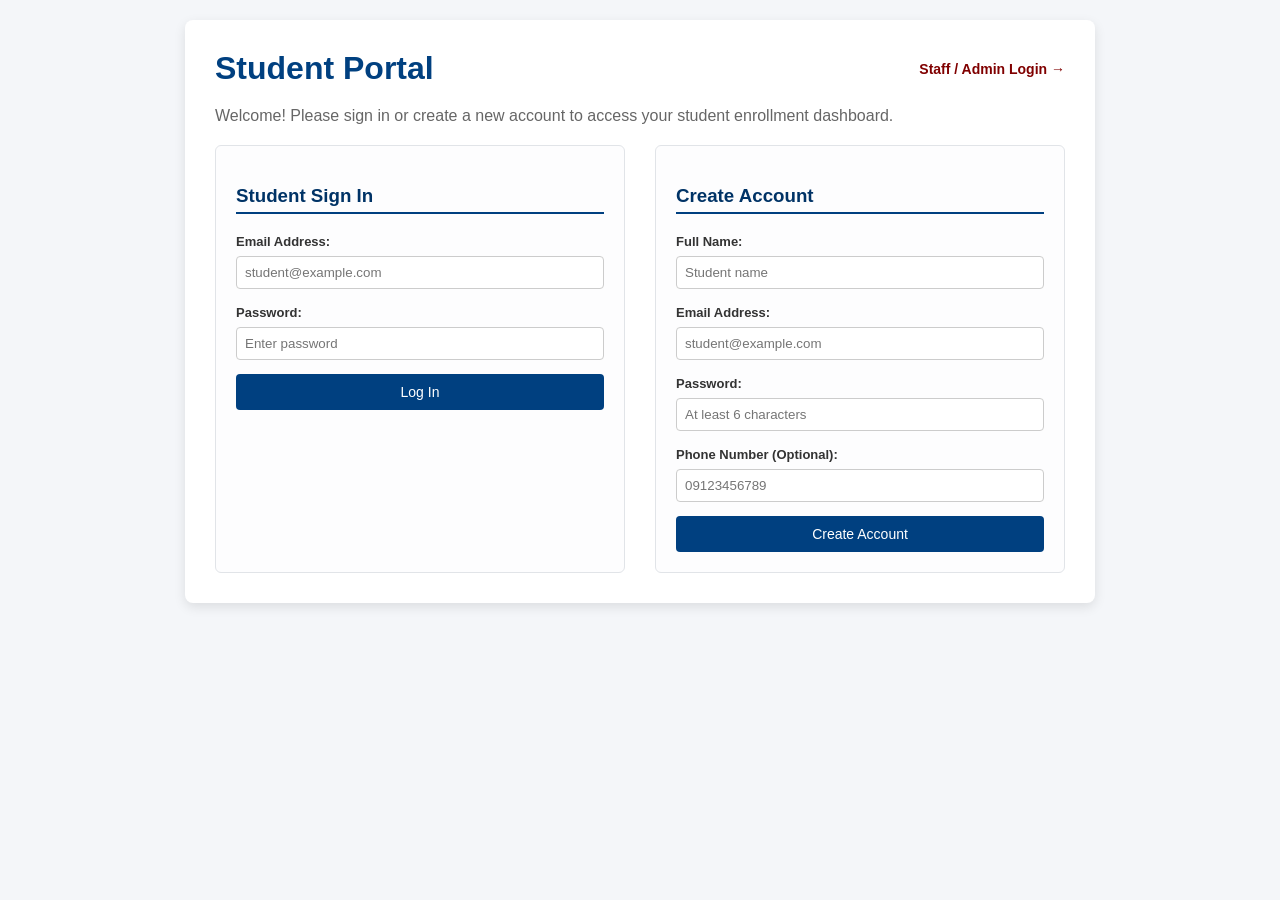
==== index.html @ 530fd936 "Add files via upload" ====
<!DOCTYPE html>
<html lang="en">

<head>
    <meta charset="UTF-8">
    <meta name="viewport" content="width=device-width, initial-scale=1.0">
    <title>Digital School Enrollment Portal - Student</title>
    <style>
        body {
            font-family: Arial, sans-serif;
            background-color: #f4f6f9;
            margin: 0;
            padding: 20px;
            color: #333;
        }

        .container {
            max-width: 850px;
            margin: 0 auto;
            background: #fff;
            padding: 30px;
            border-radius: 8px;
            box-shadow: 0 4px 12px rgba(0, 0, 0, 0.1);
        }

        .header-bar {
            display: flex;
            justify-content: space-between;
            align-items: center;
            margin-bottom: 20px;
        }

        h1 {
            color: #004080;
            margin: 0;
        }

        h3 {
            color: #003366;
            border-bottom: 2px solid #004080;
            padding-bottom: 5px;
        }

        .admin-link {
            text-decoration: none;
            color: #800000;
            font-weight: bold;
            font-size: 14px;
        }

        .admin-link:hover {
            text-decoration: underline;
        }

        .view-section {
            display: none;
        }

        .view-section.active {
            display: block;
        }

        .auth-container {
            display: flex;
            gap: 30px;
            margin-top: 20px;
        }

        .auth-box {
            flex: 1;
            background: #fdfdfe;
            border: 1px solid #e1e4e8;
            padding: 20px;
            border-radius: 6px;
        }

        .section {
            margin-top: 20px;
            margin-bottom: 20px;
            padding-bottom: 15px;
            border-bottom: 1px solid #e1e4e8;
        }

        button {
            background-color: #004080;
            color: white;
            border: none;
            padding: 10px 18px;
            border-radius: 4px;
            cursor: pointer;
            font-size: 14px;
            width: 100%;
        }

        button:hover {
            background-color: #003366;
        }

        .btn-secondary {
            background-color: #6c757d;
        }

        .btn-secondary:hover {
            background-color: #5a6268;
        }

        .btn-resume {
            background-color: #28a745;
            width: auto;
            padding: 5px 12px;
            font-size: 12px;
            font-weight: bold;
        }

        .btn-resume:hover {
            background-color: #218838;
        }

        input,
        select {
            padding: 8px;
            width: 100%;
            margin: 6px 0 14px 0;
            border: 1px solid #ccc;
            border-radius: 4px;
            box-sizing: border-box;
        }

        label {
            font-weight: bold;
            font-size: 13px;
        }

        .status-card {
            background: #fdfdfe;
            border: 1px solid #cbd5e1;
            padding: 20px;
            border-radius: 6px;
            margin-top: 15px;
        }

        .status-badge {
            padding: 5px 10px;
            border-radius: 4px;
            font-size: 12px;
            font-weight: bold;
            color: white;
            display: inline-block;
        }

        .status-draft {
            background-color: #ffc107;
            color: #333;
        }

        .status-submitted {
            background-color: #007bff;
        }

        .status-under_review {
            background-color: #17a2b8;
        }

        .status-approved {
            background-color: #28a745;
        }

        .status-rejected {
            background-color: #dc3545;
        }

        .success-msg {
            color: #28a745;
            font-weight: bold;
            margin-top: 10px;
            font-size: 13px;
        }

        .error-msg {
            color: #d9534f;
            font-weight: bold;
            margin-top: 10px;
            font-size: 13px;
        }
    </style>
</head>

<body>

    <div class="container">
        <div class="header-bar">
            <h1>Student Portal</h1>
            <a href="admin.html" class="admin-link">Staff / Admin Login &rarr;</a>
        </div>

        <!-- VIEW 1: AUTHENTICATION (LOGIN / REGISTER) -->
        <div id="auth-view" class="view-section active">
            <p style="color: #666;">Welcome! Please sign in or create a new account to access your student enrollment
                dashboard.</p>

            <div class="auth-container">
                <!-- Login Box -->
                <div class="auth-box">
                    <h3>Student Sign In</h3>
                    <label for="login-email">Email Address:</label>
                    <input type="email" id="login-email" placeholder="student@example.com">

                    <label for="login-password">Password:</label>
                    <input type="password" id="login-password" placeholder="Enter password">

                    <button onclick="loginStudent()">Log In</button>
                    <div id="login-result"></div>
                </div>

                <!-- Registration Box -->
                <div class="auth-box">
                    <h3>Create Account</h3>
                    <label for="reg-fullname">Full Name:</label>
                    <input type="text" id="reg-fullname" placeholder="Student name">

                    <label for="reg-email">Email Address:</label>
                    <input type="email" id="reg-email" placeholder="student@example.com">

                    <label for="reg-password">Password:</label>
                    <input type="password" id="reg-password" placeholder="At least 6 characters">

                    <label for="reg-phone">Phone Number (Optional):</label>
                    <input type="text" id="reg-phone" placeholder="09123456789">

                    <button onclick="registerStudent()">Create Account</button>
                    <div id="reg-result"></div>
                </div>
            </div>
        </div>

        <!-- VIEW 2: STUDENT DASHBOARD -->
        <div id="dashboard-view" class="view-section">
            <div
                style="display: flex; justify-content: space-between; align-items: center; background: #f8f9fa; padding: 12px 15px; border-radius: 6px; border: 1px solid #e1e4e8;">
                <div>
                    <span id="welcome-user-text" style="font-weight: bold; font-size: 16px; color: #004080;">Welcome,
                        Student</span>
                    <div style="font-size: 12px; color: #666; margin-top: 2px;">ID: <span id="session-user-id"></span>
                    </div>
                </div>
                <button onclick="logoutStudent()" class="btn-secondary" style="width: auto; padding: 6px 14px;">Log
                    Out</button>
            </div>

            <!-- ENROLLMENT WIZARD LINK CARD -->
            <div
                style="background: #e6f0fa; border: 1px solid #b8d0ee; padding: 20px; border-radius: 6px; margin-top: 25px; text-align: center;">
                <h3 style="margin-top: 0; color: #004080; border: none;">Ready to Enroll in a Program?</h3>
                <p style="font-size: 13px; color: #555;">Browse available programs, upload academic documents, and pay
                    your application fee.</p>
                <a href="enroll.html" onclick="startNewEnrollment(event)"
                    style="display: inline-block; background-color: #28a745; color: white; padding: 10px 20px; text-decoration: none; border-radius: 4px; font-weight: bold; font-size: 14px;">Start
                    Enrollment Wizard &rarr;</a>
            </div>

            <!-- MY APPLICATIONS LIST SECTION -->
            <div class="section" style="margin-top: 30px;">
                <div style="display: flex; justify-content: space-between; align-items: center; margin-bottom: 10px;">
                    <h3 style="border: none; margin: 0; padding: 0;">My Applications</h3>
                    <button onclick="loadStudentApplications()"
                        style="width: auto; padding: 6px 14px; margin-top: 0;">Refresh List</button>
                </div>
                <p style="font-size: 13px; color: #666;">View all program applications you have submitted or resume an unfinished draft.</p>

                <div id="applications-table-container">
                    <p style="color: #666; font-size: 13px;">Loading your applications...</p>
                </div>
            </div>
        </div>
    </div>

    <script>

        window.onload = function () {
            const savedUserId = localStorage.getItem("student_user_id");
            const savedName = localStorage.getItem("student_name");

            if (savedUserId) {
                currentStudent.userId = savedUserId;
                currentStudent.fullName = savedName || "Student";
                switchView("dashboard");
            }
        };

        const API_BASE = "http://127.0.0.1:8000";

        let currentStudent = {
            userId: null,
            fullName: null,
            email: null
        };

        function switchView(viewName) {
            document.getElementById("auth-view").classList.remove("active");
            document.getElementById("dashboard-view").classList.remove("active");

            if (viewName === "dashboard") {
                document.getElementById("dashboard-view").classList.add("active");
                document.getElementById("welcome-user-text").innerText = `Welcome, ${currentStudent.fullName}`;
                document.getElementById("session-user-id").innerText = currentStudent.userId;
                loadStudentApplications();
            } else {
                document.getElementById("auth-view").classList.add("active");
            }
        }

        function startNewEnrollment(event) {
            event.preventDefault();
            localStorage.removeItem("student_application_id");
            window.location.href = "enroll.html";
        }

        function resumeApplication(applicationId) {
            localStorage.setItem("student_application_id", applicationId);
            window.location.href = "enroll.html?resume=true";
        }

        async function loadStudentApplications() {
            const container = document.getElementById("applications-table-container");
            container.innerHTML = "<p style='color: #666; font-size: 13px;'>Loading your applications...</p>";

            try {
                const response = await fetch(`${API_BASE}/users/${currentStudent.userId}/applications`);
                if (!response.ok) {
                    throw new Error("Failed to load applications.");
                }
                const applications = await response.json();

                if (applications.length === 0) {
                    container.innerHTML = "<p style='color: #666; font-size: 13px;'>You haven't submitted any applications yet. Click 'Start Enrollment Wizard' above to apply!</p>";
                    return;
                }

                let html = `
                    <table style="width: 100%; border-collapse: collapse; margin-top: 10px;">
                        <thead>
                            <tr style="background-color: #004080; color: white;">
                                <th style="padding: 8px; font-size: 13px; border: 1px solid #ddd;">Application ID</th>
                                <th style="padding: 8px; font-size: 13px; border: 1px solid #ddd;">Course ID</th>
                                <th style="padding: 8px; font-size: 13px; border: 1px solid #ddd;">Status</th>
                                <th style="padding: 8px; font-size: 13px; border: 1px solid #ddd;">Date Submitted</th>
                                <th style="padding: 8px; font-size: 13px; border: 1px solid #ddd;">Action</th>
                            </tr>
                        </thead>
                        <tbody>
                `;

                applications.forEach(app => {
                    let badgeClass = `status-badge status-${app.status}`;
                    let dateStr = app.created_at ? new Date(app.created_at).toLocaleDateString() : "N/A";
                    let actionHtml = `<span style="color: #666; font-size: 12px;">Submitted</span>`;
                    if (app.status === "draft") {
                        actionHtml = `<button class="btn-resume" onclick="resumeApplication('${app.application_id}')">Resume Draft &rarr;</button>`;
                    }

                    html += `
                        <tr>
                            <td style="padding: 8px; font-size: 13px; border: 1px solid #ddd;"><strong>${app.application_id}</strong></td>
                            <td style="padding: 8px; font-size: 13px; border: 1px solid #ddd;">${app.course_id}</td>
                            <td style="padding: 8px; font-size: 13px; border: 1px solid #ddd;"><span class="${badgeClass}">${app.status.toUpperCase()}</span></td>
                            <td style="padding: 8px; font-size: 13px; border: 1px solid #ddd;">${dateStr}</td>
                            <td style="padding: 8px; font-size: 13px; border: 1px solid #ddd;">${actionHtml}</td>
                        </tr>
                    `;
                });

                html += `</tbody></table>`;
                container.innerHTML = html;

            } catch (error) {
                container.innerHTML = "<p class='error-msg'>Error: " + error.message + "</p>";
            }
        }

        async function loginStudent() {
            const email = document.getElementById("login-email").value.trim();
            const password = document.getElementById("login-password").value;
            const resultDiv = document.getElementById("login-result");
            resultDiv.innerHTML = "";

            if (!email || !password) {
                resultDiv.innerHTML = "<p class='error-msg'>Please enter your email and password.</p>";
                return;
            }

            try {
                const response = await fetch(`${API_BASE}/users/login`, {
                    method: "POST",
                    headers: { "Content-Type": "application/json" },
                    body: JSON.stringify({ email: email, user_password: password })
                });

                if (!response.ok) {
                    const err = await response.json();
                    throw new Error(err.detail || "Invalid email or password.");
                }

                const data = await response.json();
                currentStudent.userId = data.user_id;
                currentStudent.fullName = data.full_name;
                currentStudent.email = data.email;

                localStorage.setItem("student_user_id", data.user_id);
                localStorage.setItem("student_name", data.full_name);

                switchView("dashboard");

            } catch (error) {
                resultDiv.innerHTML = "<p class='error-msg'>Error: " + error.message + "</p>";
            }
        }

        async function registerStudent() {
            const fullName = document.getElementById("reg-fullname").value.trim();
            const email = document.getElementById("reg-email").value.trim();
            const password = document.getElementById("reg-password").value;
            const phone = document.getElementById("reg-phone").value.trim();
            const resultDiv = document.getElementById("reg-result");
            resultDiv.innerHTML = "";

            if (!fullName || !email || !password) {
                resultDiv.innerHTML = "<p class='error-msg'>Please fill in name, email, and password.</p>";
                return;
            }

            try {
                const response = await fetch(`${API_BASE}/users/register`, {
                    method: "POST",
                    headers: { "Content-Type": "application/json" },
                    body: JSON.stringify({
                        full_name: fullName,
                        email: email,
                        user_password: password,
                        phone_number: phone || null,
                        user_type: "student"
                    })
                });

                if (!response.ok) {
                    const err = await response.json();
                    let errorMsg = "Registration failed.";
                    if (typeof err.detail === "string") errorMsg = err.detail;
                    else if (Array.isArray(err.detail)) errorMsg = err.detail.map(e => e.msg).join(', ');
                    throw new Error(errorMsg);
                }

                const data = await response.json();
                currentStudent.userId = data.user_id;
                currentStudent.fullName = data.full_name;
                currentStudent.email = data.email;

                localStorage.setItem("student_user_id", data.user_id);
                localStorage.setItem("student_name", data.full_name);

                switchView("dashboard");

            } catch (error) {
                resultDiv.innerHTML = "<p class='error-msg'>Error: " + error.message + "</p>";
            }
        }

        function logoutStudent() {
            currentStudent = { userId: null, fullName: null, email: null };
            localStorage.removeItem("student_user_id");
            localStorage.removeItem("student_name");
            localStorage.removeItem("student_application_id");
            document.getElementById("login-email").value = "";
            document.getElementById("login-password").value = "";
            switchView("auth");
        }
    </script>

</body>

</html>
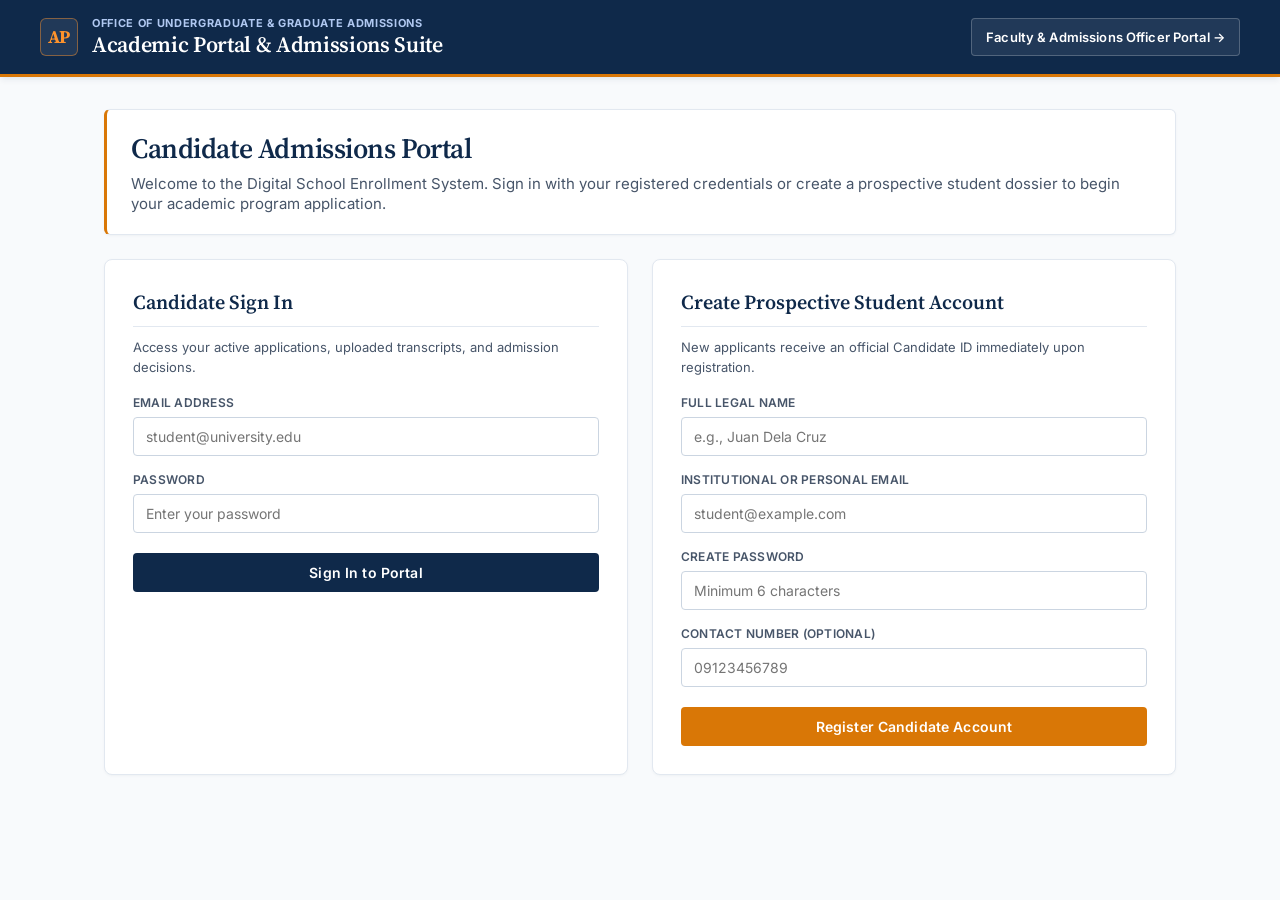
==== commit 6e5b7b0f: "Update index.html" ====
--- a/index.html
+++ b/index.html
@@ -4,52 +4,162 @@
 <head>
     <meta charset="UTF-8">
     <meta name="viewport" content="width=device-width, initial-scale=1.0">
-    <title>Digital School Enrollment Portal - Student</title>
+    <title>Academic Portal & Admissions Suite — Student Portal</title>
+    <link rel="preconnect" href="https://fonts.googleapis.com">
+    <link rel="preconnect" href="https://fonts.gstatic.com" crossorigin>
+    <link
+        href="https://fonts.googleapis.com/css2?family=Inter:wght@400;500;600;700&family=Source+Serif+4:opsz,wght@8..60,600;8..60,700&display=swap"
+        rel="stylesheet">
     <style>
+        :root {
+            --surface: #F8FAFC;
+            --surface-lowest: #FFFFFF;
+            --surface-low: #F1F5F9;
+            --surface-container: #E2E8F0;
+            --on-surface: #0F172A;
+            --on-surface-variant: #475569;
+            --outline: #64748B;
+            --outline-variant: #CBD5E1;
+            --primary: #0F294A;
+            --primary-hover: #1B365D;
+            --primary-deep: #00142F;
+            --primary-fixed: #D5E3FF;
+            --accent: #D97706;
+            --accent-hover: #B45309;
+            --accent-light: #FEF3C7;
+            --error: #BA1A1A;
+            --error-bg: #FFF1F2;
+            --error-border: #FECDD3;
+            --error-text: #BE123C;
+            --success-bg: #ECFDF5;
+            --success-border: #A7F3D0;
+            --success-text: #047857;
+            --shadow-layer-1: 0 1px 3px 0 rgba(15, 41, 74, 0.04), 0 1px 2px -1px rgba(15, 41, 74, 0.02);
+            --shadow-layer-2: 0 4px 6px -1px rgba(15, 41, 74, 0.07), 0 2px 4px -2px rgba(15, 41, 74, 0.04);
+        }
+
+        * {
+            box-sizing: border-box;
+        }
+
         body {
-            font-family: Arial, sans-serif;
-            background-color: #f4f6f9;
+            font-family: 'Inter', -apple-system, BlinkMacSystemFont, sans-serif;
+            background-color: var(--surface);
+            color: var(--on-surface);
             margin: 0;
-            padding: 20px;
-            color: #333;
-        }
-
-        .container {
-            max-width: 850px;
+            padding: 0;
+            font-size: 14px;
+            line-height: 20px;
+            -webkit-font-smoothing: antialiased;
+        }
+
+        /* Institutional Top Navigation Header */
+        .institutional-navbar {
+            background-color: var(--primary);
+            border-bottom: 3px solid var(--accent);
+            color: #FFFFFF;
+            padding: 16px 32px;
+            box-shadow: var(--shadow-layer-2);
+        }
+
+        .navbar-inner {
+            max-width: 1200px;
             margin: 0 auto;
-            background: #fff;
-            padding: 30px;
-            border-radius: 8px;
-            box-shadow: 0 4px 12px rgba(0, 0, 0, 0.1);
-        }
-
-        .header-bar {
             display: flex;
             justify-content: space-between;
             align-items: center;
-            margin-bottom: 20px;
+        }
+
+        .brand-identity {
+            display: flex;
+            align-items: center;
+            gap: 14px;
+        }
+
+        .brand-crest {
+            width: 38px;
+            height: 38px;
+            border-radius: 6px;
+            background: rgba(255, 255, 255, 0.08);
+            border: 1px solid rgba(254, 147, 44, 0.45);
+            display: flex;
+            align-items: center;
+            justify-content: center;
+            font-family: 'Source Serif 4', Georgia, serif;
+            font-weight: 700;
+            font-size: 18px;
+            color: #FE932C;
+            letter-spacing: -0.02em;
+        }
+
+        .brand-titles {
+            display: flex;
+            flex-direction: column;
+        }
+
+        .brand-super {
+            font-size: 11px;
+            font-weight: 700;
+            letter-spacing: 0.06em;
+            text-transform: uppercase;
+            color: #B0C8F1;
+            line-height: 14px;
         }
 
         h1 {
-            color: #004080;
+            font-family: 'Source Serif 4', Georgia, serif;
+            font-size: 22px;
+            font-weight: 600;
+            line-height: 28px;
+            letter-spacing: -0.015em;
+            color: #FFFFFF;
             margin: 0;
-        }
-
-        h3 {
-            color: #003366;
-            border-bottom: 2px solid #004080;
-            padding-bottom: 5px;
         }
 
         .admin-link {
             text-decoration: none;
-            color: #800000;
-            font-weight: bold;
-            font-size: 14px;
+            color: #FFFFFF;
+            background-color: rgba(255, 255, 255, 0.08);
+            border: 1px solid rgba(255, 255, 255, 0.22);
+            padding: 8px 14px;
+            border-radius: 4px;
+            font-weight: 600;
+            font-size: 13px;
+            letter-spacing: 0.01em;
+            transition: all 0.15s ease;
         }
 
         .admin-link:hover {
-            text-decoration: underline;
+            background-color: rgba(255, 255, 255, 0.16);
+            border-color: #FE932C;
+        }
+
+        /* Main Layout Container */
+        .container {
+            max-width: 1120px;
+            margin: 32px auto;
+            padding: 0 24px 48px 24px;
+        }
+
+        h2 {
+            font-family: 'Source Serif 4', Georgia, serif;
+            font-size: 28px;
+            font-weight: 600;
+            line-height: 36px;
+            letter-spacing: -0.015em;
+            color: var(--primary);
+            margin: 0 0 8px 0;
+        }
+
+        h3 {
+            font-family: 'Source Serif 4', Georgia, serif;
+            font-size: 20px;
+            font-weight: 600;
+            line-height: 28px;
+            color: var(--primary);
+            margin: 0 0 16px 0;
+            padding-bottom: 10px;
+            border-bottom: 1px solid var(--surface-container);
         }
 
         .view-section {
@@ -60,126 +170,325 @@
             display: block;
         }
 
+        /* Auth Grid */
+        .auth-intro {
+            background: var(--surface-lowest);
+            border: 1px solid var(--surface-container);
+            border-left: 3px solid var(--accent);
+            border-radius: 6px;
+            padding: 20px 24px;
+            margin-bottom: 24px;
+            box-shadow: var(--shadow-layer-1);
+        }
+
         .auth-container {
+            display: grid;
+            grid-template-columns: repeat(2, 1fr);
+            gap: 24px;
+        }
+
+        @media (max-width: 768px) {
+            .auth-container {
+                grid-template-columns: 1fr;
+            }
+        }
+
+        .auth-box {
+            background: var(--surface-lowest);
+            border: 1px solid var(--surface-container);
+            padding: 28px;
+            border-radius: 8px;
+            box-shadow: var(--shadow-layer-1);
             display: flex;
-            gap: 30px;
-            margin-top: 20px;
-        }
-
-        .auth-box {
-            flex: 1;
-            background: #fdfdfe;
-            border: 1px solid #e1e4e8;
-            padding: 20px;
-            border-radius: 6px;
-        }
-
-        .section {
-            margin-top: 20px;
-            margin-bottom: 20px;
-            padding-bottom: 15px;
-            border-bottom: 1px solid #e1e4e8;
-        }
-
+            flex-direction: column;
+        }
+
+        .section-card {
+            background: var(--surface-lowest);
+            border: 1px solid var(--surface-container);
+            padding: 24px;
+            border-radius: 8px;
+            box-shadow: var(--shadow-layer-1);
+            margin-top: 24px;
+        }
+
+        /* Form Controls */
+        label {
+            display: block;
+            font-weight: 600;
+            font-size: 12px;
+            line-height: 16px;
+            letter-spacing: 0.02em;
+            color: var(--on-surface-variant);
+            margin-bottom: 6px;
+            text-transform: uppercase;
+        }
+
+        input,
+        select {
+            font-family: 'Inter', sans-serif;
+            font-size: 14px;
+            padding: 10px 12px;
+            width: 100%;
+            margin: 0 0 16px 0;
+            border: 1px solid var(--outline-variant);
+            border-radius: 4px;
+            background-color: var(--surface-lowest);
+            color: var(--on-surface);
+            transition: border-color 0.15s ease, box-shadow 0.15s ease;
+        }
+
+        input:focus,
+        select:focus {
+            outline: none;
+            border-color: var(--primary);
+            box-shadow: 0 0 0 3px rgba(15, 41, 74, 0.1);
+        }
+
+        /* Buttons */
         button {
-            background-color: #004080;
-            color: white;
-            border: none;
+            font-family: 'Inter', sans-serif;
+            background-color: var(--primary);
+            color: #FFFFFF;
+            border: 1px solid transparent;
             padding: 10px 18px;
             border-radius: 4px;
             cursor: pointer;
             font-size: 14px;
+            font-weight: 600;
+            letter-spacing: 0.01em;
             width: 100%;
+            transition: background-color 0.15s ease, transform 0.05s ease;
         }
 
         button:hover {
-            background-color: #003366;
+            background-color: var(--primary-hover);
+        }
+
+        .btn-accent {
+            background-color: var(--accent);
+            color: #FFFFFF;
+        }
+
+        .btn-accent:hover {
+            background-color: var(--accent-hover);
         }
 
         .btn-secondary {
-            background-color: #6c757d;
+            background-color: var(--surface-lowest);
+            color: var(--primary);
+            border: 1px solid var(--outline-variant);
         }
 
         .btn-secondary:hover {
-            background-color: #5a6268;
+            background-color: var(--surface-low);
         }
 
         .btn-resume {
-            background-color: #28a745;
+            background-color: var(--accent);
+            color: #FFFFFF;
             width: auto;
-            padding: 5px 12px;
+            padding: 6px 14px;
             font-size: 12px;
-            font-weight: bold;
+            font-weight: 600;
+            border-radius: 4px;
         }
 
         .btn-resume:hover {
-            background-color: #218838;
-        }
-
-        input,
-        select {
-            padding: 8px;
+            background-color: var(--accent-hover);
+        }
+
+        /* Candidate Session Strip */
+        .candidate-banner {
+            display: flex;
+            justify-content: space-between;
+            align-items: center;
+            background: var(--surface-lowest);
+            padding: 18px 24px;
+            border-radius: 8px;
+            border: 1px solid var(--surface-container);
+            border-left: 4px solid var(--primary);
+            box-shadow: var(--shadow-layer-1);
+        }
+
+        .candidate-id-chip {
+            display: inline-flex;
+            align-items: center;
+            gap: 6px;
+            background: var(--surface-low);
+            border: 1px solid var(--outline-variant);
+            color: var(--on-surface-variant);
+            padding: 2px 10px;
+            border-radius: 9999px;
+            font-size: 12px;
+            font-weight: 600;
+            margin-top: 4px;
+        }
+
+        /* Enrollment Wizard Call-to-Action Card */
+        .wizard-cta-card {
+            background: linear-gradient(135deg, #0F294A 0%, #1B365D 100%);
+            color: #FFFFFF;
+            border: 1px solid var(--primary);
+            padding: 28px 32px;
+            border-radius: 8px;
+            margin-top: 24px;
+            display: flex;
+            justify-content: space-between;
+            align-items: center;
+            gap: 24px;
+            box-shadow: var(--shadow-layer-2);
+        }
+
+        @media (max-width: 720px) {
+            .wizard-cta-card {
+                flex-direction: column;
+                align-items: flex-start;
+            }
+        }
+
+        .wizard-cta-card h3 {
+            color: #FFFFFF;
+            border: none;
+            margin: 0 0 6px 0;
+            padding: 0;
+            font-size: 22px;
+        }
+
+        .wizard-cta-card p {
+            color: #D5E3FF;
+            margin: 0;
+            font-size: 14px;
+            max-width: 560px;
+        }
+
+        .wizard-cta-btn {
+            display: inline-flex;
+            align-items: center;
+            gap: 8px;
+            background-color: var(--accent);
+            color: #FFFFFF;
+            padding: 12px 22px;
+            text-decoration: none;
+            border-radius: 4px;
+            font-weight: 600;
+            font-size: 14px;
+            letter-spacing: 0.01em;
+            white-space: nowrap;
+            transition: background-color 0.15s ease;
+            box-shadow: 0 2px 4px rgba(0, 0, 0, 0.2);
+        }
+
+        .wizard-cta-btn:hover {
+            background-color: var(--accent-hover);
+        }
+
+        /* Data Table */
+        .data-table {
             width: 100%;
-            margin: 6px 0 14px 0;
-            border: 1px solid #ccc;
+            border-collapse: collapse;
+            margin-top: 12px;
+        }
+
+        .data-table th {
+            background-color: var(--surface-low);
+            color: var(--on-surface-variant);
+            font-size: 11px;
+            font-weight: 700;
+            letter-spacing: 0.04em;
+            text-transform: uppercase;
+            text-align: left;
+            padding: 12px 16px;
+            border-top: 1px solid var(--surface-container);
+            border-bottom: 1px solid var(--surface-container);
+        }
+
+        .data-table td {
+            padding: 14px 16px;
+            font-size: 14px;
+            color: var(--on-surface);
+            border-bottom: 1px solid var(--surface-container);
+            vertical-align: middle;
+        }
+
+        .data-table tbody tr:hover {
+            background-color: var(--surface);
+        }
+
+        /* Semantic Status Badges (Pill Radius) */
+        .status-badge {
+            padding: 4px 10px;
+            border-radius: 9999px;
+            font-size: 11px;
+            font-weight: 700;
+            line-height: 14px;
+            letter-spacing: 0.04em;
+            text-transform: uppercase;
+            display: inline-flex;
+            align-items: center;
+            gap: 6px;
+        }
+
+        .status-draft {
+            background-color: #F1F5F9;
+            color: #475569;
+            border: 1px solid #CBD5E1;
+        }
+
+        .status-submitted,
+        .status-under_review {
+            background-color: #E0F2FE;
+            color: #0369A1;
+            border: 1px solid #BAE6FD;
+        }
+
+        .status-under_review::before,
+        .status-submitted::before {
+            content: "";
+            width: 6px;
+            height: 6px;
+            border-radius: 50%;
+            background-color: #0284C7;
+            display: inline-block;
+        }
+
+        .status-approved {
+            background-color: #ECFDF5;
+            color: #047857;
+            border: 1px solid #A7F3D0;
+        }
+
+        .status-approved::before {
+            content: "✓";
+            font-weight: 700;
+        }
+
+        .status-rejected {
+            background-color: #FFF1F2;
+            color: #BE123C;
+            border: 1px solid #FECDD3;
+        }
+
+        /* Feedback Messages */
+        .success-msg {
+            background-color: var(--success-bg);
+            border: 1px solid var(--success-border);
+            color: var(--success-text);
+            padding: 10px 12px;
             border-radius: 4px;
-            box-sizing: border-box;
-        }
-
-        label {
-            font-weight: bold;
+            font-weight: 600;
+            margin-top: 12px;
             font-size: 13px;
         }
 
-        .status-card {
-            background: #fdfdfe;
-            border: 1px solid #cbd5e1;
-            padding: 20px;
-            border-radius: 6px;
-            margin-top: 15px;
-        }
-
-        .status-badge {
-            padding: 5px 10px;
+        .error-msg {
+            background-color: var(--error-bg);
+            border: 1px solid var(--error-border);
+            color: var(--error-text);
+            padding: 10px 12px;
             border-radius: 4px;
-            font-size: 12px;
-            font-weight: bold;
-            color: white;
-            display: inline-block;
-        }
-
-        .status-draft {
-            background-color: #ffc107;
-            color: #333;
-        }
-
-        .status-submitted {
-            background-color: #007bff;
-        }
-
-        .status-under_review {
-            background-color: #17a2b8;
-        }
-
-        .status-approved {
-            background-color: #28a745;
-        }
-
-        .status-rejected {
-            background-color: #dc3545;
-        }
-
-        .success-msg {
-            color: #28a745;
-            font-weight: bold;
-            margin-top: 10px;
-            font-size: 13px;
-        }
-
-        .error-msg {
-            color: #d9534f;
-            font-weight: bold;
-            margin-top: 10px;
+            font-weight: 600;
+            margin-top: 12px;
             font-size: 13px;
         }
     </style>
@@ -187,47 +496,68 @@
 
 <body>
 
-    <div class="container">
-        <div class="header-bar">
-            <h1>Student Portal</h1>
-            <a href="admin.html" class="admin-link">Staff / Admin Login &rarr;</a>
+    <!-- Institutional Top Header -->
+    <header class="institutional-navbar">
+        <div class="navbar-inner">
+            <div class="brand-identity">
+                <div class="brand-crest">AP</div>
+                <div class="brand-titles">
+                    <span class="brand-super">Office of Undergraduate &amp; Graduate Admissions</span>
+                    <h1>Academic Portal &amp; Admissions Suite</h1>
+                </div>
+            </div>
+            <a href="admin.html" class="admin-link" id="admin-portal-link">Faculty &amp; Admissions Officer Portal &rarr;</a>
         </div>
+    </header>
+
+    <main class="container">
 
         <!-- VIEW 1: AUTHENTICATION (LOGIN / REGISTER) -->
         <div id="auth-view" class="view-section active">
-            <p style="color: #666;">Welcome! Please sign in or create a new account to access your student enrollment
-                dashboard.</p>
+            <div class="auth-intro">
+                <h2>Candidate Admissions Portal</h2>
+                <p style="color: var(--on-surface-variant); margin: 0; font-size: 15px;">
+                    Welcome to the Digital School Enrollment System. Sign in with your registered credentials or create a
+                    prospective student dossier to begin your academic program application.
+                </p>
+            </div>
 
             <div class="auth-container">
                 <!-- Login Box -->
                 <div class="auth-box">
-                    <h3>Student Sign In</h3>
-                    <label for="login-email">Email Address:</label>
-                    <input type="email" id="login-email" placeholder="student@example.com">
-
-                    <label for="login-password">Password:</label>
-                    <input type="password" id="login-password" placeholder="Enter password">
-
-                    <button onclick="loginStudent()">Log In</button>
+                    <h3>Candidate Sign In</h3>
+                    <p style="color: var(--on-surface-variant); font-size: 13px; margin: -6px 0 18px 0;">
+                        Access your active applications, uploaded transcripts, and admission decisions.
+                    </p>
+                    <label for="login-email">Email Address</label>
+                    <input type="email" id="login-email" placeholder="student@university.edu">
+
+                    <label for="login-password">Password</label>
+                    <input type="password" id="login-password" placeholder="Enter your password">
+
+                    <button onclick="loginStudent()" style="margin-top: 4px;">Sign In to Portal</button>
                     <div id="login-result"></div>
                 </div>
 
                 <!-- Registration Box -->
                 <div class="auth-box">
-                    <h3>Create Account</h3>
-                    <label for="reg-fullname">Full Name:</label>
-                    <input type="text" id="reg-fullname" placeholder="Student name">
-
-                    <label for="reg-email">Email Address:</label>
+                    <h3>Create Prospective Student Account</h3>
+                    <p style="color: var(--on-surface-variant); font-size: 13px; margin: -6px 0 18px 0;">
+                        New applicants receive an official Candidate ID immediately upon registration.
+                    </p>
+                    <label for="reg-fullname">Full Legal Name</label>
+                    <input type="text" id="reg-fullname" placeholder="e.g., Juan Dela Cruz">
+
+                    <label for="reg-email">Institutional or Personal Email</label>
                     <input type="email" id="reg-email" placeholder="student@example.com">
 
-                    <label for="reg-password">Password:</label>
-                    <input type="password" id="reg-password" placeholder="At least 6 characters">
-
-                    <label for="reg-phone">Phone Number (Optional):</label>
+                    <label for="reg-password">Create Password</label>
+                    <input type="password" id="reg-password" placeholder="Minimum 6 characters">
+
+                    <label for="reg-phone">Contact Number (Optional)</label>
                     <input type="text" id="reg-phone" placeholder="09123456789">
 
-                    <button onclick="registerStudent()">Create Account</button>
+                    <button onclick="registerStudent()" class="btn-accent" style="margin-top: 4px;">Register Candidate Account</button>
                     <div id="reg-result"></div>
                 </div>
             </div>
@@ -235,44 +565,56 @@
 
         <!-- VIEW 2: STUDENT DASHBOARD -->
         <div id="dashboard-view" class="view-section">
-            <div
-                style="display: flex; justify-content: space-between; align-items: center; background: #f8f9fa; padding: 12px 15px; border-radius: 6px; border: 1px solid #e1e4e8;">
+            <div class="candidate-banner">
                 <div>
-                    <span id="welcome-user-text" style="font-weight: bold; font-size: 16px; color: #004080;">Welcome,
-                        Student</span>
-                    <div style="font-size: 12px; color: #666; margin-top: 2px;">ID: <span id="session-user-id"></span>
+                    <div style="font-size: 11px; font-weight: 700; text-transform: uppercase; letter-spacing: 0.04em; color: var(--on-surface-variant);">
+                        Authenticated Candidate Dossier
+                    </div>
+                    <div id="welcome-user-text"
+                        style="font-family: 'Source Serif 4', Georgia, serif; font-weight: 600; font-size: 24px; line-height: 32px; color: var(--primary); margin-top: 2px;">
+                        Welcome, Student
+                    </div>
+                    <div class="candidate-id-chip">
+                        Candidate ID: <strong id="session-user-id" style="color: var(--primary);"></strong>
                     </div>
                 </div>
-                <button onclick="logoutStudent()" class="btn-secondary" style="width: auto; padding: 6px 14px;">Log
-                    Out</button>
+                <button onclick="logoutStudent()" class="btn-secondary" style="width: auto; padding: 8px 16px;">Sign Out</button>
             </div>
 
             <!-- ENROLLMENT WIZARD LINK CARD -->
-            <div
-                style="background: #e6f0fa; border: 1px solid #b8d0ee; padding: 20px; border-radius: 6px; margin-top: 25px; text-align: center;">
-                <h3 style="margin-top: 0; color: #004080; border: none;">Ready to Enroll in a Program?</h3>
-                <p style="font-size: 13px; color: #555;">Browse available programs, upload academic documents, and pay
-                    your application fee.</p>
-                <a href="enroll.html" onclick="startNewEnrollment(event)"
-                    style="display: inline-block; background-color: #28a745; color: white; padding: 10px 20px; text-decoration: none; border-radius: 4px; font-weight: bold; font-size: 14px;">Start
-                    Enrollment Wizard &rarr;</a>
+            <div class="wizard-cta-card">
+                <div>
+                    <div style="font-size: 11px; font-weight: 700; letter-spacing: 0.06em; text-transform: uppercase; color: #FE932C; margin-bottom: 4px;">
+                        Academic Year Admissions Open
+                    </div>
+                    <h3>Ready to Enroll in an Academic Program?</h3>
+                    <p>Select your degree program, submit your academic transcripts and birth certificate, and complete
+                        your application deposit via our guided admissions wizard.</p>
+                </div>
+                <a href="enroll.html" onclick="startNewEnrollment(event)" class="wizard-cta-btn">
+                    Start Enrollment Wizard &rarr;
+                </a>
             </div>
 
             <!-- MY APPLICATIONS LIST SECTION -->
-            <div class="section" style="margin-top: 30px;">
-                <div style="display: flex; justify-content: space-between; align-items: center; margin-bottom: 10px;">
-                    <h3 style="border: none; margin: 0; padding: 0;">My Applications</h3>
-                    <button onclick="loadStudentApplications()"
-                        style="width: auto; padding: 6px 14px; margin-top: 0;">Refresh List</button>
+            <div class="section-card">
+                <div style="display: flex; justify-content: space-between; align-items: center; margin-bottom: 6px;">
+                    <div>
+                        <h3 style="border: none; margin: 0; padding: 0;">Submitted &amp; Draft Applications</h3>
+                        <p style="font-size: 13px; color: var(--on-surface-variant); margin: 4px 0 0 0;">
+                            Track real-time admissions review statuses or resume an unfinished draft dossier.
+                        </p>
+                    </div>
+                    <button onclick="loadStudentApplications()" class="btn-secondary"
+                        style="width: auto; padding: 8px 14px;">&#8635; Refresh Status</button>
                 </div>
-                <p style="font-size: 13px; color: #666;">View all program applications you have submitted or resume an unfinished draft.</p>
-
-                <div id="applications-table-container">
-                    <p style="color: #666; font-size: 13px;">Loading your applications...</p>
+
+                <div id="applications-table-container" style="margin-top: 16px;">
+                    <p style="color: var(--on-surface-variant); font-size: 13px;">Loading your applications...</p>
                 </div>
             </div>
         </div>
-    </div>
+    </main>
 
     <script>
 
@@ -298,13 +640,16 @@
         function switchView(viewName) {
             document.getElementById("auth-view").classList.remove("active");
             document.getElementById("dashboard-view").classList.remove("active");
+            const adminLink = document.getElementById("admin-portal-link");
 
             if (viewName === "dashboard") {
+                if (adminLink) adminLink.style.display = "none";
                 document.getElementById("dashboard-view").classList.add("active");
                 document.getElementById("welcome-user-text").innerText = `Welcome, ${currentStudent.fullName}`;
                 document.getElementById("session-user-id").innerText = currentStudent.userId;
                 loadStudentApplications();
             } else {
+                if (adminLink) adminLink.style.display = "inline-block";
                 document.getElementById("auth-view").classList.add("active");
             }
         }
@@ -312,39 +657,45 @@
         function startNewEnrollment(event) {
             event.preventDefault();
             localStorage.removeItem("student_application_id");
+            sessionStorage.removeItem("enrollment_wizard_step");
             window.location.href = "enroll.html";
         }
 
         function resumeApplication(applicationId) {
             localStorage.setItem("student_application_id", applicationId);
+            sessionStorage.removeItem("enrollment_wizard_step");
             window.location.href = "enroll.html?resume=true";
         }
 
         async function loadStudentApplications() {
             const container = document.getElementById("applications-table-container");
-            container.innerHTML = "<p style='color: #666; font-size: 13px;'>Loading your applications...</p>";
+            container.innerHTML = "<p style='color: var(--on-surface-variant); font-size: 13px;'>Loading your applications...</p>";
 
             try {
                 const response = await fetch(`${API_BASE}/users/${currentStudent.userId}/applications`);
+                if (response.status === 404) {
+                    logoutStudent();
+                    return;
+                }
                 if (!response.ok) {
                     throw new Error("Failed to load applications.");
                 }
                 const applications = await response.json();
 
                 if (applications.length === 0) {
-                    container.innerHTML = "<p style='color: #666; font-size: 13px;'>You haven't submitted any applications yet. Click 'Start Enrollment Wizard' above to apply!</p>";
+                    container.innerHTML = "<p style='color: var(--on-surface-variant); font-size: 13px; padding: 12px 0;'>You haven't submitted any applications yet. Click <strong>Start Enrollment Wizard</strong> above to begin your application.</p>";
                     return;
                 }
 
                 let html = `
-                    <table style="width: 100%; border-collapse: collapse; margin-top: 10px;">
+                    <table class="data-table">
                         <thead>
-                            <tr style="background-color: #004080; color: white;">
-                                <th style="padding: 8px; font-size: 13px; border: 1px solid #ddd;">Application ID</th>
-                                <th style="padding: 8px; font-size: 13px; border: 1px solid #ddd;">Course ID</th>
-                                <th style="padding: 8px; font-size: 13px; border: 1px solid #ddd;">Status</th>
-                                <th style="padding: 8px; font-size: 13px; border: 1px solid #ddd;">Date Submitted</th>
-                                <th style="padding: 8px; font-size: 13px; border: 1px solid #ddd;">Action</th>
+                            <tr>
+                                <th>Application ID</th>
+                                <th>Program / Course ID</th>
+                                <th>Admissions Status</th>
+                                <th>Date Initiated</th>
+                                <th>Action</th>
                             </tr>
                         </thead>
                         <tbody>
@@ -352,19 +703,24 @@
 
                 applications.forEach(app => {
                     let badgeClass = `status-badge status-${app.status}`;
-                    let dateStr = app.created_at ? new Date(app.created_at).toLocaleDateString() : "N/A";
-                    let actionHtml = `<span style="color: #666; font-size: 12px;">Submitted</span>`;
+                    let statusLabel = app.status.replace("_", " ").toUpperCase();
+                    let dateStr = app.created_at ? new Date(app.created_at).toLocaleDateString(undefined, { year: 'numeric', month: 'short', day: 'numeric' }) : "N/A";
+                    let actionHtml = `<span style="color: var(--on-surface-variant); font-size: 12px; font-weight: 500;">Dossier Submitted</span>`;
                     if (app.status === "draft") {
-                        actionHtml = `<button class="btn-resume" onclick="resumeApplication('${app.application_id}')">Resume Draft &rarr;</button>`;
+                        actionHtml = `<button class="btn-resume" onclick="resumeApplication('${app.application_id}')">Resume Application &rarr;</button>`;
+                    } else if (app.status === "approved") {
+                        actionHtml = `<span style="color: #047857; font-size: 12px; font-weight: 600;">Admission Granted</span>`;
+                    } else if (app.status === "rejected") {
+                        actionHtml = `<span style="color: #BE123C; font-size: 12px; font-weight: 600;">Decision Finalized</span>`;
                     }
 
                     html += `
                         <tr>
-                            <td style="padding: 8px; font-size: 13px; border: 1px solid #ddd;"><strong>${app.application_id}</strong></td>
-                            <td style="padding: 8px; font-size: 13px; border: 1px solid #ddd;">${app.course_id}</td>
-                            <td style="padding: 8px; font-size: 13px; border: 1px solid #ddd;"><span class="${badgeClass}">${app.status.toUpperCase()}</span></td>
-                            <td style="padding: 8px; font-size: 13px; border: 1px solid #ddd;">${dateStr}</td>
-                            <td style="padding: 8px; font-size: 13px; border: 1px solid #ddd;">${actionHtml}</td>
+                            <td><strong style="color: var(--primary); font-family: 'Inter', monospace;">${app.application_id}</strong></td>
+                            <td><span style="font-weight: 600;">${app.course_id}</span></td>
+                            <td><span class="${badgeClass}">${statusLabel}</span></td>
+                            <td style="color: var(--on-surface-variant);">${dateStr}</td>
+                            <td>${actionHtml}</td>
                         </tr>
                     `;
                 });
@@ -469,6 +825,7 @@
             localStorage.removeItem("student_user_id");
             localStorage.removeItem("student_name");
             localStorage.removeItem("student_application_id");
+            sessionStorage.removeItem("enrollment_wizard_step");
             document.getElementById("login-email").value = "";
             document.getElementById("login-password").value = "";
             switchView("auth");
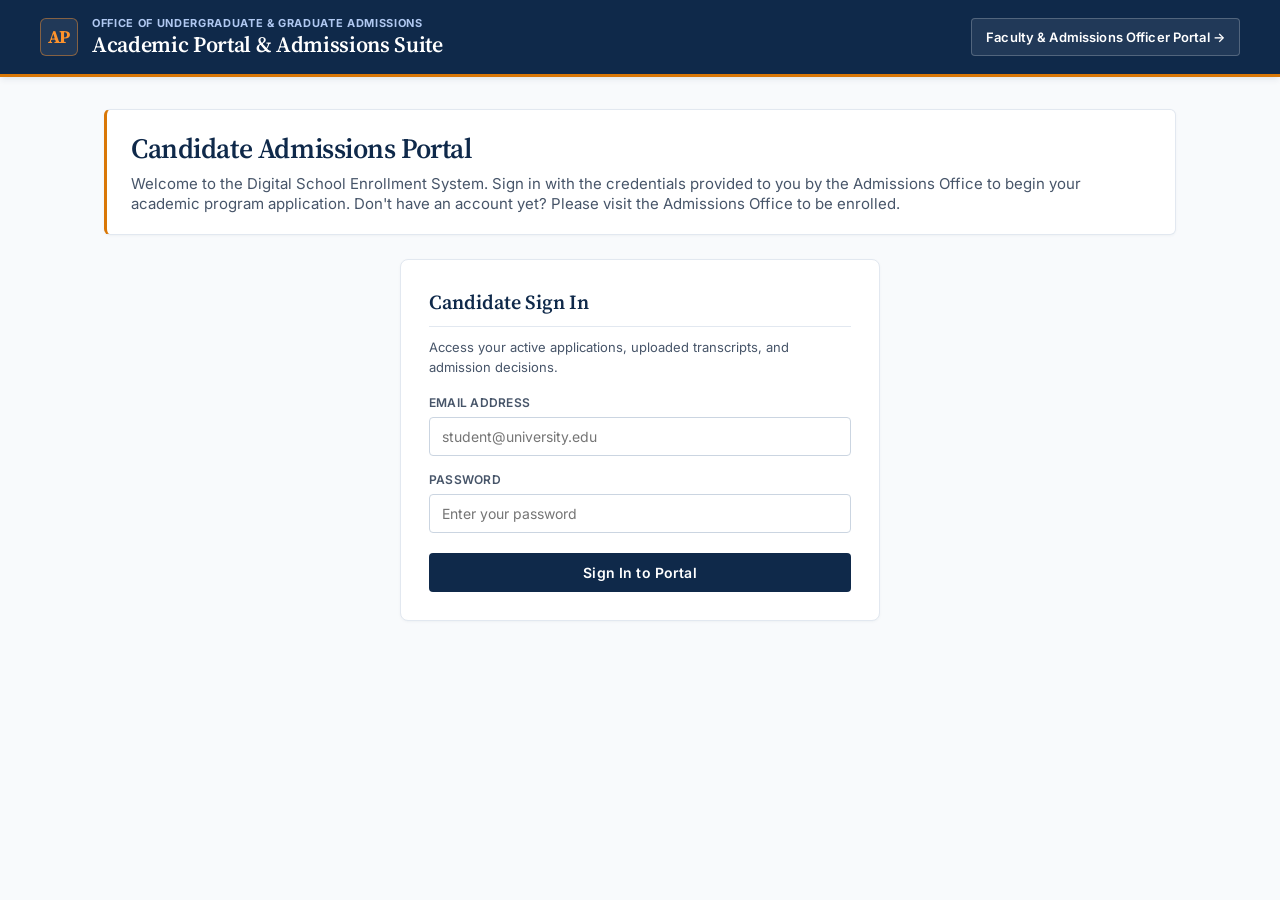
==== commit e2d833c1: "Update index.html" ====
--- a/index.html
+++ b/index.html
@@ -4,494 +4,13 @@
 <head>
     <meta charset="UTF-8">
     <meta name="viewport" content="width=device-width, initial-scale=1.0">
-    <title>Academic Portal & Admissions Suite — Student Portal</title>
+    <title>Academic Portal &amp; Admissions Suite — Student Portal</title>
     <link rel="preconnect" href="https://fonts.googleapis.com">
     <link rel="preconnect" href="https://fonts.gstatic.com" crossorigin>
     <link
         href="https://fonts.googleapis.com/css2?family=Inter:wght@400;500;600;700&family=Source+Serif+4:opsz,wght@8..60,600;8..60,700&display=swap"
         rel="stylesheet">
-    <style>
-        :root {
-            --surface: #F8FAFC;
-            --surface-lowest: #FFFFFF;
-            --surface-low: #F1F5F9;
-            --surface-container: #E2E8F0;
-            --on-surface: #0F172A;
-            --on-surface-variant: #475569;
-            --outline: #64748B;
-            --outline-variant: #CBD5E1;
-            --primary: #0F294A;
-            --primary-hover: #1B365D;
-            --primary-deep: #00142F;
-            --primary-fixed: #D5E3FF;
-            --accent: #D97706;
-            --accent-hover: #B45309;
-            --accent-light: #FEF3C7;
-            --error: #BA1A1A;
-            --error-bg: #FFF1F2;
-            --error-border: #FECDD3;
-            --error-text: #BE123C;
-            --success-bg: #ECFDF5;
-            --success-border: #A7F3D0;
-            --success-text: #047857;
-            --shadow-layer-1: 0 1px 3px 0 rgba(15, 41, 74, 0.04), 0 1px 2px -1px rgba(15, 41, 74, 0.02);
-            --shadow-layer-2: 0 4px 6px -1px rgba(15, 41, 74, 0.07), 0 2px 4px -2px rgba(15, 41, 74, 0.04);
-        }
-
-        * {
-            box-sizing: border-box;
-        }
-
-        body {
-            font-family: 'Inter', -apple-system, BlinkMacSystemFont, sans-serif;
-            background-color: var(--surface);
-            color: var(--on-surface);
-            margin: 0;
-            padding: 0;
-            font-size: 14px;
-            line-height: 20px;
-            -webkit-font-smoothing: antialiased;
-        }
-
-        /* Institutional Top Navigation Header */
-        .institutional-navbar {
-            background-color: var(--primary);
-            border-bottom: 3px solid var(--accent);
-            color: #FFFFFF;
-            padding: 16px 32px;
-            box-shadow: var(--shadow-layer-2);
-        }
-
-        .navbar-inner {
-            max-width: 1200px;
-            margin: 0 auto;
-            display: flex;
-            justify-content: space-between;
-            align-items: center;
-        }
-
-        .brand-identity {
-            display: flex;
-            align-items: center;
-            gap: 14px;
-        }
-
-        .brand-crest {
-            width: 38px;
-            height: 38px;
-            border-radius: 6px;
-            background: rgba(255, 255, 255, 0.08);
-            border: 1px solid rgba(254, 147, 44, 0.45);
-            display: flex;
-            align-items: center;
-            justify-content: center;
-            font-family: 'Source Serif 4', Georgia, serif;
-            font-weight: 700;
-            font-size: 18px;
-            color: #FE932C;
-            letter-spacing: -0.02em;
-        }
-
-        .brand-titles {
-            display: flex;
-            flex-direction: column;
-        }
-
-        .brand-super {
-            font-size: 11px;
-            font-weight: 700;
-            letter-spacing: 0.06em;
-            text-transform: uppercase;
-            color: #B0C8F1;
-            line-height: 14px;
-        }
-
-        h1 {
-            font-family: 'Source Serif 4', Georgia, serif;
-            font-size: 22px;
-            font-weight: 600;
-            line-height: 28px;
-            letter-spacing: -0.015em;
-            color: #FFFFFF;
-            margin: 0;
-        }
-
-        .admin-link {
-            text-decoration: none;
-            color: #FFFFFF;
-            background-color: rgba(255, 255, 255, 0.08);
-            border: 1px solid rgba(255, 255, 255, 0.22);
-            padding: 8px 14px;
-            border-radius: 4px;
-            font-weight: 600;
-            font-size: 13px;
-            letter-spacing: 0.01em;
-            transition: all 0.15s ease;
-        }
-
-        .admin-link:hover {
-            background-color: rgba(255, 255, 255, 0.16);
-            border-color: #FE932C;
-        }
-
-        /* Main Layout Container */
-        .container {
-            max-width: 1120px;
-            margin: 32px auto;
-            padding: 0 24px 48px 24px;
-        }
-
-        h2 {
-            font-family: 'Source Serif 4', Georgia, serif;
-            font-size: 28px;
-            font-weight: 600;
-            line-height: 36px;
-            letter-spacing: -0.015em;
-            color: var(--primary);
-            margin: 0 0 8px 0;
-        }
-
-        h3 {
-            font-family: 'Source Serif 4', Georgia, serif;
-            font-size: 20px;
-            font-weight: 600;
-            line-height: 28px;
-            color: var(--primary);
-            margin: 0 0 16px 0;
-            padding-bottom: 10px;
-            border-bottom: 1px solid var(--surface-container);
-        }
-
-        .view-section {
-            display: none;
-        }
-
-        .view-section.active {
-            display: block;
-        }
-
-        /* Auth Grid */
-        .auth-intro {
-            background: var(--surface-lowest);
-            border: 1px solid var(--surface-container);
-            border-left: 3px solid var(--accent);
-            border-radius: 6px;
-            padding: 20px 24px;
-            margin-bottom: 24px;
-            box-shadow: var(--shadow-layer-1);
-        }
-
-        .auth-container {
-            display: grid;
-            grid-template-columns: repeat(2, 1fr);
-            gap: 24px;
-        }
-
-        @media (max-width: 768px) {
-            .auth-container {
-                grid-template-columns: 1fr;
-            }
-        }
-
-        .auth-box {
-            background: var(--surface-lowest);
-            border: 1px solid var(--surface-container);
-            padding: 28px;
-            border-radius: 8px;
-            box-shadow: var(--shadow-layer-1);
-            display: flex;
-            flex-direction: column;
-        }
-
-        .section-card {
-            background: var(--surface-lowest);
-            border: 1px solid var(--surface-container);
-            padding: 24px;
-            border-radius: 8px;
-            box-shadow: var(--shadow-layer-1);
-            margin-top: 24px;
-        }
-
-        /* Form Controls */
-        label {
-            display: block;
-            font-weight: 600;
-            font-size: 12px;
-            line-height: 16px;
-            letter-spacing: 0.02em;
-            color: var(--on-surface-variant);
-            margin-bottom: 6px;
-            text-transform: uppercase;
-        }
-
-        input,
-        select {
-            font-family: 'Inter', sans-serif;
-            font-size: 14px;
-            padding: 10px 12px;
-            width: 100%;
-            margin: 0 0 16px 0;
-            border: 1px solid var(--outline-variant);
-            border-radius: 4px;
-            background-color: var(--surface-lowest);
-            color: var(--on-surface);
-            transition: border-color 0.15s ease, box-shadow 0.15s ease;
-        }
-
-        input:focus,
-        select:focus {
-            outline: none;
-            border-color: var(--primary);
-            box-shadow: 0 0 0 3px rgba(15, 41, 74, 0.1);
-        }
-
-        /* Buttons */
-        button {
-            font-family: 'Inter', sans-serif;
-            background-color: var(--primary);
-            color: #FFFFFF;
-            border: 1px solid transparent;
-            padding: 10px 18px;
-            border-radius: 4px;
-            cursor: pointer;
-            font-size: 14px;
-            font-weight: 600;
-            letter-spacing: 0.01em;
-            width: 100%;
-            transition: background-color 0.15s ease, transform 0.05s ease;
-        }
-
-        button:hover {
-            background-color: var(--primary-hover);
-        }
-
-        .btn-accent {
-            background-color: var(--accent);
-            color: #FFFFFF;
-        }
-
-        .btn-accent:hover {
-            background-color: var(--accent-hover);
-        }
-
-        .btn-secondary {
-            background-color: var(--surface-lowest);
-            color: var(--primary);
-            border: 1px solid var(--outline-variant);
-        }
-
-        .btn-secondary:hover {
-            background-color: var(--surface-low);
-        }
-
-        .btn-resume {
-            background-color: var(--accent);
-            color: #FFFFFF;
-            width: auto;
-            padding: 6px 14px;
-            font-size: 12px;
-            font-weight: 600;
-            border-radius: 4px;
-        }
-
-        .btn-resume:hover {
-            background-color: var(--accent-hover);
-        }
-
-        /* Candidate Session Strip */
-        .candidate-banner {
-            display: flex;
-            justify-content: space-between;
-            align-items: center;
-            background: var(--surface-lowest);
-            padding: 18px 24px;
-            border-radius: 8px;
-            border: 1px solid var(--surface-container);
-            border-left: 4px solid var(--primary);
-            box-shadow: var(--shadow-layer-1);
-        }
-
-        .candidate-id-chip {
-            display: inline-flex;
-            align-items: center;
-            gap: 6px;
-            background: var(--surface-low);
-            border: 1px solid var(--outline-variant);
-            color: var(--on-surface-variant);
-            padding: 2px 10px;
-            border-radius: 9999px;
-            font-size: 12px;
-            font-weight: 600;
-            margin-top: 4px;
-        }
-
-        /* Enrollment Wizard Call-to-Action Card */
-        .wizard-cta-card {
-            background: linear-gradient(135deg, #0F294A 0%, #1B365D 100%);
-            color: #FFFFFF;
-            border: 1px solid var(--primary);
-            padding: 28px 32px;
-            border-radius: 8px;
-            margin-top: 24px;
-            display: flex;
-            justify-content: space-between;
-            align-items: center;
-            gap: 24px;
-            box-shadow: var(--shadow-layer-2);
-        }
-
-        @media (max-width: 720px) {
-            .wizard-cta-card {
-                flex-direction: column;
-                align-items: flex-start;
-            }
-        }
-
-        .wizard-cta-card h3 {
-            color: #FFFFFF;
-            border: none;
-            margin: 0 0 6px 0;
-            padding: 0;
-            font-size: 22px;
-        }
-
-        .wizard-cta-card p {
-            color: #D5E3FF;
-            margin: 0;
-            font-size: 14px;
-            max-width: 560px;
-        }
-
-        .wizard-cta-btn {
-            display: inline-flex;
-            align-items: center;
-            gap: 8px;
-            background-color: var(--accent);
-            color: #FFFFFF;
-            padding: 12px 22px;
-            text-decoration: none;
-            border-radius: 4px;
-            font-weight: 600;
-            font-size: 14px;
-            letter-spacing: 0.01em;
-            white-space: nowrap;
-            transition: background-color 0.15s ease;
-            box-shadow: 0 2px 4px rgba(0, 0, 0, 0.2);
-        }
-
-        .wizard-cta-btn:hover {
-            background-color: var(--accent-hover);
-        }
-
-        /* Data Table */
-        .data-table {
-            width: 100%;
-            border-collapse: collapse;
-            margin-top: 12px;
-        }
-
-        .data-table th {
-            background-color: var(--surface-low);
-            color: var(--on-surface-variant);
-            font-size: 11px;
-            font-weight: 700;
-            letter-spacing: 0.04em;
-            text-transform: uppercase;
-            text-align: left;
-            padding: 12px 16px;
-            border-top: 1px solid var(--surface-container);
-            border-bottom: 1px solid var(--surface-container);
-        }
-
-        .data-table td {
-            padding: 14px 16px;
-            font-size: 14px;
-            color: var(--on-surface);
-            border-bottom: 1px solid var(--surface-container);
-            vertical-align: middle;
-        }
-
-        .data-table tbody tr:hover {
-            background-color: var(--surface);
-        }
-
-        /* Semantic Status Badges (Pill Radius) */
-        .status-badge {
-            padding: 4px 10px;
-            border-radius: 9999px;
-            font-size: 11px;
-            font-weight: 700;
-            line-height: 14px;
-            letter-spacing: 0.04em;
-            text-transform: uppercase;
-            display: inline-flex;
-            align-items: center;
-            gap: 6px;
-        }
-
-        .status-draft {
-            background-color: #F1F5F9;
-            color: #475569;
-            border: 1px solid #CBD5E1;
-        }
-
-        .status-submitted,
-        .status-under_review {
-            background-color: #E0F2FE;
-            color: #0369A1;
-            border: 1px solid #BAE6FD;
-        }
-
-        .status-under_review::before,
-        .status-submitted::before {
-            content: "";
-            width: 6px;
-            height: 6px;
-            border-radius: 50%;
-            background-color: #0284C7;
-            display: inline-block;
-        }
-
-        .status-approved {
-            background-color: #ECFDF5;
-            color: #047857;
-            border: 1px solid #A7F3D0;
-        }
-
-        .status-approved::before {
-            content: "✓";
-            font-weight: 700;
-        }
-
-        .status-rejected {
-            background-color: #FFF1F2;
-            color: #BE123C;
-            border: 1px solid #FECDD3;
-        }
-
-        /* Feedback Messages */
-        .success-msg {
-            background-color: var(--success-bg);
-            border: 1px solid var(--success-border);
-            color: var(--success-text);
-            padding: 10px 12px;
-            border-radius: 4px;
-            font-weight: 600;
-            margin-top: 12px;
-            font-size: 13px;
-        }
-
-        .error-msg {
-            background-color: var(--error-bg);
-            border: 1px solid var(--error-border);
-            color: var(--error-text);
-            padding: 10px 12px;
-            border-radius: 4px;
-            font-weight: 600;
-            margin-top: 12px;
-            font-size: 13px;
-        }
-    </style>
+    <link rel="stylesheet" href="css/index.css">
 </head>
 
 <body>
@@ -512,13 +31,14 @@
 
     <main class="container">
 
-        <!-- VIEW 1: AUTHENTICATION (LOGIN / REGISTER) -->
+        <!-- VIEW 1: AUTHENTICATION (LOGIN) -->
         <div id="auth-view" class="view-section active">
             <div class="auth-intro">
                 <h2>Candidate Admissions Portal</h2>
-                <p style="color: var(--on-surface-variant); margin: 0; font-size: 15px;">
-                    Welcome to the Digital School Enrollment System. Sign in with your registered credentials or create a
-                    prospective student dossier to begin your academic program application.
+                <p class="auth-intro-text">
+                    Welcome to the Digital School Enrollment System. Sign in with the credentials provided to you by the
+                    Admissions Office to begin your academic program application. Don't have an account yet? Please visit
+                    the Admissions Office to be enrolled.
                 </p>
             </div>
 
@@ -526,7 +46,7 @@
                 <!-- Login Box -->
                 <div class="auth-box">
                     <h3>Candidate Sign In</h3>
-                    <p style="color: var(--on-surface-variant); font-size: 13px; margin: -6px 0 18px 0;">
+                    <p class="auth-box-subtitle">
                         Access your active applications, uploaded transcripts, and admission decisions.
                     </p>
                     <label for="login-email">Email Address</label>
@@ -535,30 +55,8 @@
                     <label for="login-password">Password</label>
                     <input type="password" id="login-password" placeholder="Enter your password">
 
-                    <button onclick="loginStudent()" style="margin-top: 4px;">Sign In to Portal</button>
+                    <button onclick="loginStudent()" class="btn-signin">Sign In to Portal</button>
                     <div id="login-result"></div>
-                </div>
-
-                <!-- Registration Box -->
-                <div class="auth-box">
-                    <h3>Create Prospective Student Account</h3>
-                    <p style="color: var(--on-surface-variant); font-size: 13px; margin: -6px 0 18px 0;">
-                        New applicants receive an official Candidate ID immediately upon registration.
-                    </p>
-                    <label for="reg-fullname">Full Legal Name</label>
-                    <input type="text" id="reg-fullname" placeholder="e.g., Juan Dela Cruz">
-
-                    <label for="reg-email">Institutional or Personal Email</label>
-                    <input type="email" id="reg-email" placeholder="student@example.com">
-
-                    <label for="reg-password">Create Password</label>
-                    <input type="password" id="reg-password" placeholder="Minimum 6 characters">
-
-                    <label for="reg-phone">Contact Number (Optional)</label>
-                    <input type="text" id="reg-phone" placeholder="09123456789">
-
-                    <button onclick="registerStudent()" class="btn-accent" style="margin-top: 4px;">Register Candidate Account</button>
-                    <div id="reg-result"></div>
                 </div>
             </div>
         </div>
@@ -567,270 +65,22 @@
         <div id="dashboard-view" class="view-section">
             <div class="candidate-banner">
                 <div>
-                    <div style="font-size: 11px; font-weight: 700; text-transform: uppercase; letter-spacing: 0.04em; color: var(--on-surface-variant);">
+                    <div class="candidate-kicker">
                         Authenticated Candidate Dossier
                     </div>
-                    <div id="welcome-user-text"
-                        style="font-family: 'Source Serif 4', Georgia, serif; font-weight: 600; font-size: 24px; line-height: 32px; color: var(--primary); margin-top: 2px;">
+                    <div id="welcome-user-text" class="candidate-welcome">
                         Welcome, Student
                     </div>
                     <div class="candidate-id-chip">
-                        Candidate ID: <strong id="session-user-id" style="color: var(--primary);"></strong>
+                        Candidate ID: <strong id="session-user-id" class="candidate-id-value"></strong>
                     </div>
                 </div>
-                <button onclick="logoutStudent()" class="btn-secondary" style="width: auto; padding: 8px 16px;">Sign Out</button>
-            </div>
-
-            <!-- ENROLLMENT WIZARD LINK CARD -->
-            <div class="wizard-cta-card">
-                <div>
-                    <div style="font-size: 11px; font-weight: 700; letter-spacing: 0.06em; text-transform: uppercase; color: #FE932C; margin-bottom: 4px;">
-                        Academic Year Admissions Open
-                    </div>
-                    <h3>Ready to Enroll in an Academic Program?</h3>
-                    <p>Select your degree program, submit your academic transcripts and birth certificate, and complete
-                        your application deposit via our guided admissions wizard.</p>
-                </div>
-                <a href="enroll.html" onclick="startNewEnrollment(event)" class="wizard-cta-btn">
-                    Start Enrollment Wizard &rarr;
-                </a>
-            </div>
-
-            <!-- MY APPLICATIONS LIST SECTION -->
-            <div class="section-card">
-                <div style="display: flex; justify-content: space-between; align-items: center; margin-bottom: 6px;">
-                    <div>
-                        <h3 style="border: none; margin: 0; padding: 0;">Submitted &amp; Draft Applications</h3>
-                        <p style="font-size: 13px; color: var(--on-surface-variant); margin: 4px 0 0 0;">
-                            Track real-time admissions review statuses or resume an unfinished draft dossier.
-                        </p>
-                    </div>
-                    <button onclick="loadStudentApplications()" class="btn-secondary"
-                        style="width: auto; padding: 8px 14px;">&#8635; Refresh Status</button>
-                </div>
-
-                <div id="applications-table-container" style="margin-top: 16px;">
-                    <p style="color: var(--on-surface-variant); font-size: 13px;">Loading your applications...</p>
-                </div>
+                <button onclick="logoutStudent()" class="btn-secondary btn-signout">Sign Out</button>
             </div>
         </div>
     </main>
 
-    <script>
-
-        window.onload = function () {
-            const savedUserId = localStorage.getItem("student_user_id");
-            const savedName = localStorage.getItem("student_name");
-
-            if (savedUserId) {
-                currentStudent.userId = savedUserId;
-                currentStudent.fullName = savedName || "Student";
-                switchView("dashboard");
-            }
-        };
-
-        const API_BASE = "http://127.0.0.1:8000";
-
-        let currentStudent = {
-            userId: null,
-            fullName: null,
-            email: null
-        };
-
-        function switchView(viewName) {
-            document.getElementById("auth-view").classList.remove("active");
-            document.getElementById("dashboard-view").classList.remove("active");
-            const adminLink = document.getElementById("admin-portal-link");
-
-            if (viewName === "dashboard") {
-                if (adminLink) adminLink.style.display = "none";
-                document.getElementById("dashboard-view").classList.add("active");
-                document.getElementById("welcome-user-text").innerText = `Welcome, ${currentStudent.fullName}`;
-                document.getElementById("session-user-id").innerText = currentStudent.userId;
-                loadStudentApplications();
-            } else {
-                if (adminLink) adminLink.style.display = "inline-block";
-                document.getElementById("auth-view").classList.add("active");
-            }
-        }
-
-        function startNewEnrollment(event) {
-            event.preventDefault();
-            localStorage.removeItem("student_application_id");
-            sessionStorage.removeItem("enrollment_wizard_step");
-            window.location.href = "enroll.html";
-        }
-
-        function resumeApplication(applicationId) {
-            localStorage.setItem("student_application_id", applicationId);
-            sessionStorage.removeItem("enrollment_wizard_step");
-            window.location.href = "enroll.html?resume=true";
-        }
-
-        async function loadStudentApplications() {
-            const container = document.getElementById("applications-table-container");
-            container.innerHTML = "<p style='color: var(--on-surface-variant); font-size: 13px;'>Loading your applications...</p>";
-
-            try {
-                const response = await fetch(`${API_BASE}/users/${currentStudent.userId}/applications`);
-                if (response.status === 404) {
-                    logoutStudent();
-                    return;
-                }
-                if (!response.ok) {
-                    throw new Error("Failed to load applications.");
-                }
-                const applications = await response.json();
-
-                if (applications.length === 0) {
-                    container.innerHTML = "<p style='color: var(--on-surface-variant); font-size: 13px; padding: 12px 0;'>You haven't submitted any applications yet. Click <strong>Start Enrollment Wizard</strong> above to begin your application.</p>";
-                    return;
-                }
-
-                let html = `
-                    <table class="data-table">
-                        <thead>
-                            <tr>
-                                <th>Application ID</th>
-                                <th>Program / Course ID</th>
-                                <th>Admissions Status</th>
-                                <th>Date Initiated</th>
-                                <th>Action</th>
-                            </tr>
-                        </thead>
-                        <tbody>
-                `;
-
-                applications.forEach(app => {
-                    let badgeClass = `status-badge status-${app.status}`;
-                    let statusLabel = app.status.replace("_", " ").toUpperCase();
-                    let dateStr = app.created_at ? new Date(app.created_at).toLocaleDateString(undefined, { year: 'numeric', month: 'short', day: 'numeric' }) : "N/A";
-                    let actionHtml = `<span style="color: var(--on-surface-variant); font-size: 12px; font-weight: 500;">Dossier Submitted</span>`;
-                    if (app.status === "draft") {
-                        actionHtml = `<button class="btn-resume" onclick="resumeApplication('${app.application_id}')">Resume Application &rarr;</button>`;
-                    } else if (app.status === "approved") {
-                        actionHtml = `<span style="color: #047857; font-size: 12px; font-weight: 600;">Admission Granted</span>`;
-                    } else if (app.status === "rejected") {
-                        actionHtml = `<span style="color: #BE123C; font-size: 12px; font-weight: 600;">Decision Finalized</span>`;
-                    }
-
-                    html += `
-                        <tr>
-                            <td><strong style="color: var(--primary); font-family: 'Inter', monospace;">${app.application_id}</strong></td>
-                            <td><span style="font-weight: 600;">${app.course_id}</span></td>
-                            <td><span class="${badgeClass}">${statusLabel}</span></td>
-                            <td style="color: var(--on-surface-variant);">${dateStr}</td>
-                            <td>${actionHtml}</td>
-                        </tr>
-                    `;
-                });
-
-                html += `</tbody></table>`;
-                container.innerHTML = html;
-
-            } catch (error) {
-                container.innerHTML = "<p class='error-msg'>Error: " + error.message + "</p>";
-            }
-        }
-
-        async function loginStudent() {
-            const email = document.getElementById("login-email").value.trim();
-            const password = document.getElementById("login-password").value;
-            const resultDiv = document.getElementById("login-result");
-            resultDiv.innerHTML = "";
-
-            if (!email || !password) {
-                resultDiv.innerHTML = "<p class='error-msg'>Please enter your email and password.</p>";
-                return;
-            }
-
-            try {
-                const response = await fetch(`${API_BASE}/users/login`, {
-                    method: "POST",
-                    headers: { "Content-Type": "application/json" },
-                    body: JSON.stringify({ email: email, user_password: password })
-                });
-
-                if (!response.ok) {
-                    const err = await response.json();
-                    throw new Error(err.detail || "Invalid email or password.");
-                }
-
-                const data = await response.json();
-                currentStudent.userId = data.user_id;
-                currentStudent.fullName = data.full_name;
-                currentStudent.email = data.email;
-
-                localStorage.setItem("student_user_id", data.user_id);
-                localStorage.setItem("student_name", data.full_name);
-
-                switchView("dashboard");
-
-            } catch (error) {
-                resultDiv.innerHTML = "<p class='error-msg'>Error: " + error.message + "</p>";
-            }
-        }
-
-        async function registerStudent() {
-            const fullName = document.getElementById("reg-fullname").value.trim();
-            const email = document.getElementById("reg-email").value.trim();
-            const password = document.getElementById("reg-password").value;
-            const phone = document.getElementById("reg-phone").value.trim();
-            const resultDiv = document.getElementById("reg-result");
-            resultDiv.innerHTML = "";
-
-            if (!fullName || !email || !password) {
-                resultDiv.innerHTML = "<p class='error-msg'>Please fill in name, email, and password.</p>";
-                return;
-            }
-
-            try {
-                const response = await fetch(`${API_BASE}/users/register`, {
-                    method: "POST",
-                    headers: { "Content-Type": "application/json" },
-                    body: JSON.stringify({
-                        full_name: fullName,
-                        email: email,
-                        user_password: password,
-                        phone_number: phone || null,
-                        user_type: "student"
-                    })
-                });
-
-                if (!response.ok) {
-                    const err = await response.json();
-                    let errorMsg = "Registration failed.";
-                    if (typeof err.detail === "string") errorMsg = err.detail;
-                    else if (Array.isArray(err.detail)) errorMsg = err.detail.map(e => e.msg).join(', ');
-                    throw new Error(errorMsg);
-                }
-
-                const data = await response.json();
-                currentStudent.userId = data.user_id;
-                currentStudent.fullName = data.full_name;
-                currentStudent.email = data.email;
-
-                localStorage.setItem("student_user_id", data.user_id);
-                localStorage.setItem("student_name", data.full_name);
-
-                switchView("dashboard");
-
-            } catch (error) {
-                resultDiv.innerHTML = "<p class='error-msg'>Error: " + error.message + "</p>";
-            }
-        }
-
-        function logoutStudent() {
-            currentStudent = { userId: null, fullName: null, email: null };
-            localStorage.removeItem("student_user_id");
-            localStorage.removeItem("student_name");
-            localStorage.removeItem("student_application_id");
-            sessionStorage.removeItem("enrollment_wizard_step");
-            document.getElementById("login-email").value = "";
-            document.getElementById("login-password").value = "";
-            switchView("auth");
-        }
-    </script>
+    <script src="js/index.js"></script>
 
 </body>
 
--- a/css/index.css
+++ b/css/index.css
@@ -0,0 +1,360 @@
+:root {
+    --surface: #F8FAFC;
+    --surface-lowest: #FFFFFF;
+    --surface-low: #F1F5F9;
+    --surface-container: #E2E8F0;
+    --on-surface: #0F172A;
+    --on-surface-variant: #475569;
+    --outline: #64748B;
+    --outline-variant: #CBD5E1;
+    --primary: #0F294A;
+    --primary-hover: #1B365D;
+    --primary-deep: #00142F;
+    --primary-fixed: #D5E3FF;
+    --accent: #D97706;
+    --accent-hover: #B45309;
+    --accent-light: #FEF3C7;
+    --error: #BA1A1A;
+    --error-bg: #FFF1F2;
+    --error-border: #FECDD3;
+    --error-text: #BE123C;
+    --success-bg: #ECFDF5;
+    --success-border: #A7F3D0;
+    --success-text: #047857;
+    --shadow-layer-1: 0 1px 3px 0 rgba(15, 41, 74, 0.04), 0 1px 2px -1px rgba(15, 41, 74, 0.02);
+    --shadow-layer-2: 0 4px 6px -1px rgba(15, 41, 74, 0.07), 0 2px 4px -2px rgba(15, 41, 74, 0.04);
+}
+
+* {
+    box-sizing: border-box;
+}
+
+body {
+    font-family: 'Inter', -apple-system, BlinkMacSystemFont, sans-serif;
+    background-color: var(--surface);
+    color: var(--on-surface);
+    margin: 0;
+    padding: 0;
+    font-size: 14px;
+    line-height: 20px;
+    -webkit-font-smoothing: antialiased;
+}
+
+/* Institutional Top Navigation Header */
+.institutional-navbar {
+    background-color: var(--primary);
+    border-bottom: 3px solid var(--accent);
+    color: #FFFFFF;
+    padding: 16px 32px;
+    box-shadow: var(--shadow-layer-2);
+}
+
+.navbar-inner {
+    max-width: 1200px;
+    margin: 0 auto;
+    display: flex;
+    justify-content: space-between;
+    align-items: center;
+}
+
+.brand-identity {
+    display: flex;
+    align-items: center;
+    gap: 14px;
+}
+
+.brand-crest {
+    width: 38px;
+    height: 38px;
+    border-radius: 6px;
+    background: rgba(255, 255, 255, 0.08);
+    border: 1px solid rgba(254, 147, 44, 0.45);
+    display: flex;
+    align-items: center;
+    justify-content: center;
+    font-family: 'Source Serif 4', Georgia, serif;
+    font-weight: 700;
+    font-size: 18px;
+    color: #FE932C;
+    letter-spacing: -0.02em;
+}
+
+.brand-titles {
+    display: flex;
+    flex-direction: column;
+}
+
+.brand-super {
+    font-size: 11px;
+    font-weight: 700;
+    letter-spacing: 0.06em;
+    text-transform: uppercase;
+    color: #B0C8F1;
+    line-height: 14px;
+}
+
+h1 {
+    font-family: 'Source Serif 4', Georgia, serif;
+    font-size: 22px;
+    font-weight: 600;
+    line-height: 28px;
+    letter-spacing: -0.015em;
+    color: #FFFFFF;
+    margin: 0;
+}
+
+.admin-link {
+    text-decoration: none;
+    color: #FFFFFF;
+    background-color: rgba(255, 255, 255, 0.08);
+    border: 1px solid rgba(255, 255, 255, 0.22);
+    padding: 8px 14px;
+    border-radius: 4px;
+    font-weight: 600;
+    font-size: 13px;
+    letter-spacing: 0.01em;
+    transition: all 0.15s ease;
+}
+
+.admin-link:hover {
+    background-color: rgba(255, 255, 255, 0.16);
+    border-color: #FE932C;
+}
+
+/* Main Layout Container */
+.container {
+    max-width: 1120px;
+    margin: 32px auto;
+    padding: 0 24px 48px 24px;
+}
+
+h2 {
+    font-family: 'Source Serif 4', Georgia, serif;
+    font-size: 28px;
+    font-weight: 600;
+    line-height: 36px;
+    letter-spacing: -0.015em;
+    color: var(--primary);
+    margin: 0 0 8px 0;
+}
+
+h3 {
+    font-family: 'Source Serif 4', Georgia, serif;
+    font-size: 20px;
+    font-weight: 600;
+    line-height: 28px;
+    color: var(--primary);
+    margin: 0 0 16px 0;
+    padding-bottom: 10px;
+    border-bottom: 1px solid var(--surface-container);
+}
+
+.view-section {
+    display: none;
+}
+
+.view-section.active {
+    display: block;
+}
+
+/* Auth Grid */
+.auth-intro {
+    background: var(--surface-lowest);
+    border: 1px solid var(--surface-container);
+    border-left: 3px solid var(--accent);
+    border-radius: 6px;
+    padding: 20px 24px;
+    margin-bottom: 24px;
+    box-shadow: var(--shadow-layer-1);
+}
+
+.auth-intro-text {
+    color: var(--on-surface-variant);
+    margin: 0;
+    font-size: 15px;
+}
+
+.auth-container {
+    display: grid;
+    grid-template-columns: 1fr;
+    gap: 24px;
+    max-width: 480px;
+    margin: 0 auto;
+}
+
+.auth-box {
+    background: var(--surface-lowest);
+    border: 1px solid var(--surface-container);
+    padding: 28px;
+    border-radius: 8px;
+    box-shadow: var(--shadow-layer-1);
+    display: flex;
+    flex-direction: column;
+}
+
+.auth-box-subtitle {
+    color: var(--on-surface-variant);
+    font-size: 13px;
+    margin: -6px 0 18px 0;
+}
+
+.section-card {
+    background: var(--surface-lowest);
+    border: 1px solid var(--surface-container);
+    padding: 24px;
+    border-radius: 8px;
+    box-shadow: var(--shadow-layer-1);
+    margin-top: 24px;
+}
+
+/* Form Controls */
+label {
+    display: block;
+    font-weight: 600;
+    font-size: 12px;
+    line-height: 16px;
+    letter-spacing: 0.02em;
+    color: var(--on-surface-variant);
+    margin-bottom: 6px;
+    text-transform: uppercase;
+}
+
+input,
+select {
+    font-family: 'Inter', sans-serif;
+    font-size: 14px;
+    padding: 10px 12px;
+    width: 100%;
+    margin: 0 0 16px 0;
+    border: 1px solid var(--outline-variant);
+    border-radius: 4px;
+    background-color: var(--surface-lowest);
+    color: var(--on-surface);
+    transition: border-color 0.15s ease, box-shadow 0.15s ease;
+}
+
+input:focus,
+select:focus {
+    outline: none;
+    border-color: var(--primary);
+    box-shadow: 0 0 0 3px rgba(15, 41, 74, 0.1);
+}
+
+/* Buttons */
+button {
+    font-family: 'Inter', sans-serif;
+    background-color: var(--primary);
+    color: #FFFFFF;
+    border: 1px solid transparent;
+    padding: 10px 18px;
+    border-radius: 4px;
+    cursor: pointer;
+    font-size: 14px;
+    font-weight: 600;
+    letter-spacing: 0.01em;
+    width: 100%;
+    transition: background-color 0.15s ease, transform 0.05s ease;
+}
+
+button:hover {
+    background-color: var(--primary-hover);
+}
+
+.btn-signin {
+    margin-top: 4px;
+}
+
+.btn-accent {
+    background-color: var(--accent);
+    color: #FFFFFF;
+}
+
+.btn-accent:hover {
+    background-color: var(--accent-hover);
+}
+
+.btn-secondary {
+    background-color: var(--surface-lowest);
+    color: var(--primary);
+    border: 1px solid var(--outline-variant);
+}
+
+.btn-secondary:hover {
+    background-color: var(--surface-low);
+}
+
+.btn-signout {
+    width: auto;
+    padding: 8px 16px;
+}
+
+/* Candidate Session Strip */
+.candidate-banner {
+    display: flex;
+    justify-content: space-between;
+    align-items: center;
+    background: var(--surface-lowest);
+    padding: 18px 24px;
+    border-radius: 8px;
+    border: 1px solid var(--surface-container);
+    border-left: 4px solid var(--primary);
+    box-shadow: var(--shadow-layer-1);
+}
+
+.candidate-kicker {
+    font-size: 11px;
+    font-weight: 700;
+    text-transform: uppercase;
+    letter-spacing: 0.04em;
+    color: var(--on-surface-variant);
+}
+
+.candidate-welcome {
+    font-family: 'Source Serif 4', Georgia, serif;
+    font-weight: 600;
+    font-size: 24px;
+    line-height: 32px;
+    color: var(--primary);
+    margin-top: 2px;
+}
+
+.candidate-id-chip {
+    display: inline-flex;
+    align-items: center;
+    gap: 6px;
+    background: var(--surface-low);
+    border: 1px solid var(--outline-variant);
+    color: var(--on-surface-variant);
+    padding: 2px 10px;
+    border-radius: 9999px;
+    font-size: 12px;
+    font-weight: 600;
+    margin-top: 4px;
+}
+
+.candidate-id-value {
+    color: var(--primary);
+}
+
+/* Feedback Messages */
+.success-msg {
+    background-color: var(--success-bg);
+    border: 1px solid var(--success-border);
+    color: var(--success-text);
+    padding: 10px 12px;
+    border-radius: 4px;
+    font-weight: 600;
+    margin-top: 12px;
+    font-size: 13px;
+}
+
+.error-msg {
+    background-color: var(--error-bg);
+    border: 1px solid var(--error-border);
+    color: var(--error-text);
+    padding: 10px 12px;
+    border-radius: 4px;
+    font-weight: 600;
+    margin-top: 12px;
+    font-size: 13px;
+}
